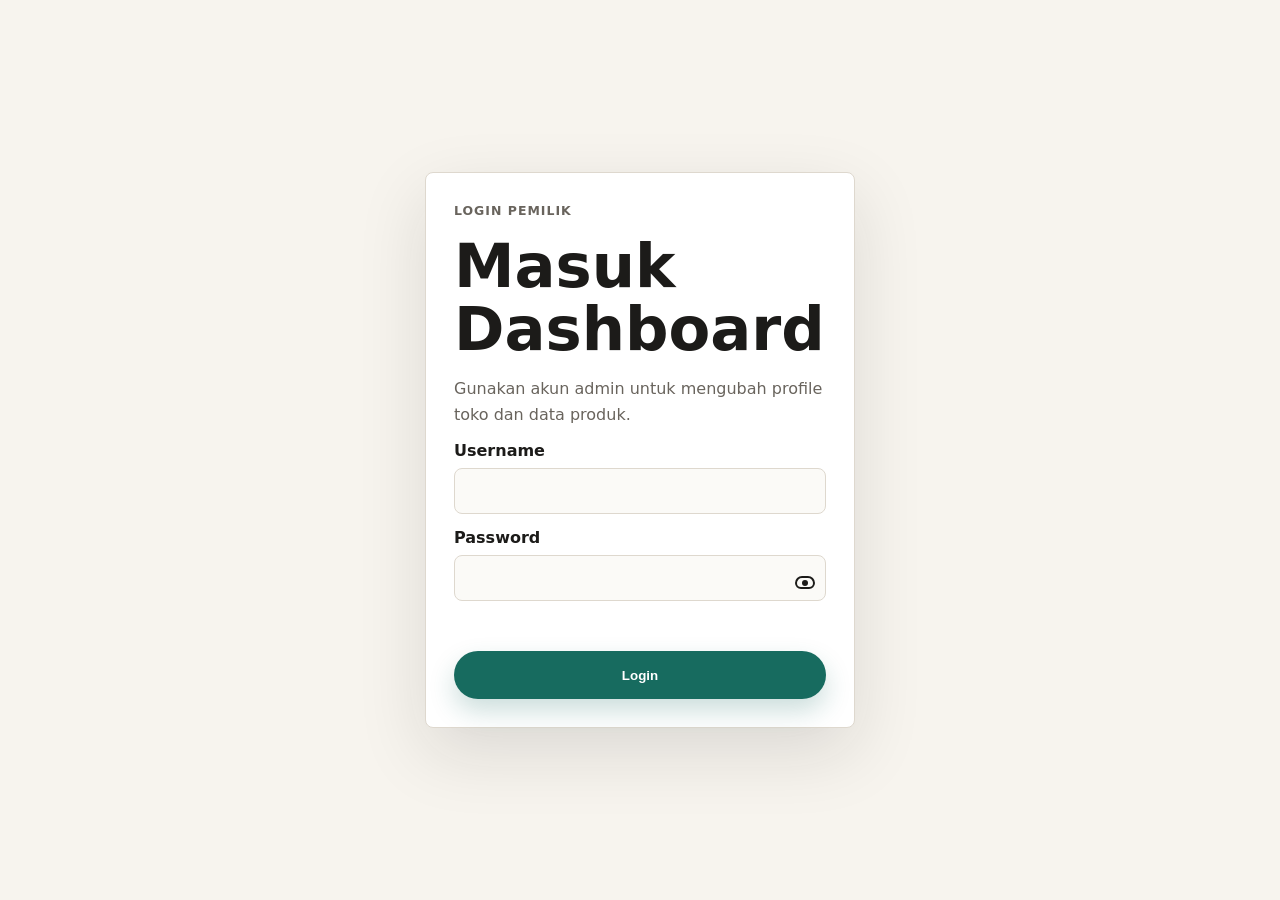
==== dashboard.html @ 5def35f6 "first commit" ====
<!DOCTYPE html>
<html lang="id">
  <head>
    <meta charset="UTF-8" />
    <meta name="viewport" content="width=device-width, initial-scale=1.0" />
    <title>Dashboard Toko</title>
    <link rel="stylesheet" href="style.css?v=29" />
    <link rel="stylesheet" href="dashboard.css?v=29" />
  </head>
  <body>
    <section class="login-screen" id="login-screen">
      <form class="login-card" id="login-form">
        <p class="eyebrow">Login Pemilik</p>
        <h1>Masuk Dashboard</h1>
        <p>Gunakan akun admin untuk mengubah profile toko dan data produk.</p>
        <label>
          Username
          <input type="text" name="username" autocomplete="username" required />
        </label>
        <label>
          Password
          <span class="password-field">
            <input type="password" name="password" id="password-input" autocomplete="current-password" required />
            <button class="password-toggle" type="button" id="password-toggle" aria-label="Lihat password">
              <span class="eye-icon" aria-hidden="true"></span>
            </button>
          </span>
        </label>
        <p class="login-error" id="login-error" role="alert"></p>
        <button class="btn btn-primary" type="submit">Login</button>
      </form>
    </section>

    <div class="toast-container" id="toast-container" aria-live="polite" aria-atomic="true"></div>

    <header class="site-header is-hidden" id="dashboard-header">
      <nav class="nav">
        <div class="owner-menu">
          <button class="menu-trigger" type="button" id="owner-menu-button" aria-label="Buka menu akun" aria-expanded="false">
            <span></span>
            <span></span>
            <span></span>
          </button>
          <div class="owner-dropdown is-hidden" id="owner-menu">
            <button type="button" id="logout-button">Logout</button>
          </div>
        </div>
        <div class="dashboard-title">Dashboard Toko</div>
        <div class="nav-links dashboard-nav">
          <button class="tab-btn is-active" type="button" data-tab="profile">Profile</button>
          <button class="tab-btn" type="button" data-tab="products">Produk</button>
        </div>
      </nav>
    </header>

    <div class="confirm-dialog is-hidden" id="logout-dialog" role="dialog" aria-modal="true" aria-labelledby="logout-title">
      <div class="confirm-card">
        <h2 id="logout-title">Yakin ingin logout?</h2>
        <p>Sesi dashboard akan ditutup dan kamu perlu login lagi untuk mengubah data toko.</p>
        <div class="form-actions">
          <button class="btn btn-secondary" type="button" id="cancel-logout">Urungkan</button>
          <button class="btn btn-primary" type="button" id="confirm-logout">Logout</button>
        </div>
      </div>
    </div>

    <main class="dashboard-shell is-hidden" id="dashboard-app">
      <section class="dashboard-hero">
        <div>
          <p class="eyebrow">Pemilik Toko</p>
          <h1>Dashboard pengaturan website.</h1>
          <p>
            Kelola profile toko dan katalog produk. Data tersimpan di browser dengan localStorage
            untuk kebutuhan portfolio atau demo statis.
          </p>
        </div>
        <button class="btn btn-secondary" type="button" id="reset-store">Reset Data</button>
      </section>

      <section class="tab-panel is-active" id="profile-panel">
        <div class="admin-panel profile-summary" id="profile-summary">
          <div class="panel-title">
            <h2>Profile Saat Ini</h2>
            <span>Data inilah yang sedang ditampilkan di website pembeli.</span>
          </div>
          <div class="summary-grid" id="profile-summary-list"></div>
          <button class="btn btn-primary" type="button" id="edit-profile">Edit Profile</button>
        </div>

        <form class="admin-panel profile-form is-hidden" id="profile-form">
          <div class="panel-title">
            <h2>Edit Profile</h2>
            <span>Edit nama toko, judul website, teks tampilan, logo, dan gambar utama.</span>
          </div>

          <div class="logo-editor">
            <div class="logo-preview" id="logo-preview">TS</div>
            <label>
              Ganti logo
              <input type="file" name="logoFile" accept="image/*" />
            </label>
            <button class="btn btn-secondary" type="button" id="remove-logo">Hapus Logo</button>
          </div>

          <div class="hero-image-editor">
            <div class="hero-image-preview" id="hero-image-preview">Preview gambar utama</div>
            <label>
              Ganti gambar halaman utama
              <input type="file" name="heroImageFile" accept="image/*" />
            </label>
            <button class="btn btn-secondary" type="button" id="remove-hero-image">Pakai Gambar Default</button>
          </div>

          <label>
            Nama toko
            <input type="text" name="name" required />
          </label>
          <label>
            Judul website
            <input type="text" name="title" required />
          </label>
          <label>
            Inisial logo
            <input type="text" name="initials" maxlength="3" required />
          </label>
          <label>
            Eyebrow hero
            <input type="text" name="eyebrow" required />
          </label>
          <label>
            Judul hero
            <textarea name="headline" rows="3" required></textarea>
          </label>
          <label>
            Deskripsi hero
            <textarea name="description" rows="4" required></textarea>
          </label>
          <label>
            Judul katalog
            <input type="text" name="catalogTitle" required />
          </label>
          <label>
            Deskripsi katalog
            <textarea name="catalogText" rows="3" required></textarea>
          </label>

          <div class="form-actions span-full">
            <button class="btn btn-primary" type="submit">Simpan Profile</button>
            <button class="btn btn-secondary" type="button" id="cancel-profile-edit">Batal</button>
          </div>
        </form>
      </section>

      <section class="tab-panel" id="products-panel">
        <div class="product-toolbar">
          <div>
            <p class="eyebrow">Produk</p>
            <h2>Produk yang tampil di website</h2>
          </div>
          <div class="product-toolbar-actions">
            <label class="search-box">
              <span>Cari produk</span>
              <input type="search" id="product-search" placeholder="Cari nama, kategori, harga..." />
            </label>
            <button class="btn btn-primary" type="button" id="add-product">Tambah Produk</button>
          </div>
        </div>

        <div class="product-admin-layout">
          <form class="admin-panel product-form is-hidden" id="product-form">
            <div class="panel-title">
              <h2 id="product-form-title">Tambah Produk</h2>
              <span>Tambah produk baru atau edit produk yang sudah ada.</span>
            </div>
            <input type="hidden" name="id" />
            <label>
              Nama produk
              <input type="text" name="name" required />
            </label>
            <label>
              Harga
              <input type="text" name="price" placeholder="Rp129.000" required />
            </label>
            <label>
              Kategori
              <select name="category" required>
                <option value="basic">Basic</option>
                <option value="earth">Earth Tone</option>
                <option value="limited">Limited</option>
              </select>
            </label>
            <label>
              Status stok
              <select name="status" required>
                <option value="ready">Ready Stock</option>
                <option value="preorder">Pre-order 3-7 hari</option>
                <option value="soldout">Stok Habis</option>
              </select>
            </label>
            <fieldset class="size-stock-editor">
              <legend>Stok per ukuran</legend>
              <label>
                S
                <input type="number" name="sizeS" min="0" value="0" />
              </label>
              <label>
                M
                <input type="number" name="sizeM" min="0" value="0" />
              </label>
              <label>
                L
                <input type="number" name="sizeL" min="0" value="0" />
              </label>
              <label>
                XL
                <input type="number" name="sizeXL" min="0" value="0" />
              </label>
              <label>
                XXL
                <input type="number" name="sizeXXL" min="0" value="0" />
              </label>
            </fieldset>
            <label>
              Deskripsi
              <textarea name="description" rows="3" required></textarea>
            </label>
            <div class="product-image-editor">
              <div class="image-list" id="product-image-list"></div>
              <button class="btn btn-secondary" type="button" id="add-product-image">Tambah Gambar</button>
              <span class="image-limit">Maksimal 7 gambar produk. Rekomendasi detail: 1080x1350.</span>
              <label>
                Gambar untuk card produk
                <select name="cardImageIndex" id="card-image-index"></select>
              </label>
              <div class="card-image-preview" id="card-image-preview">Preview card</div>
            </div>
            <label>
              Link WhatsApp produk
              <input type="url" name="whatsappUrl" placeholder="https://wa.me/628xxxx?text=..." required />
            </label>
            <label>
              Link Shopee produk
              <input type="url" name="shopeeUrl" placeholder="https://shopee.co.id/produk-kamu" required />
            </label>
            <label>
              Warna kaos
              <input type="color" name="shirt" value="#171717" required />
            </label>
            <label>
              Warna teks logo
              <input type="color" name="text" value="#ffffff" required />
            </label>
            <div class="form-actions">
              <button class="btn btn-primary" type="submit">Simpan Produk</button>
              <button class="btn btn-secondary" type="button" id="cancel-edit">Batal Edit</button>
            </div>
          </form>

          <div class="admin-panel product-table-panel">
            <div class="panel-title">
              <h2>Daftar Produk</h2>
              <span id="product-count">0 produk</span>
            </div>
            <div class="product-table" id="admin-product-list"></div>
          </div>
        </div>
      </section>
    </main>

    <script src="store.js?v=29"></script>
    <script src="dashboard.js?v=29"></script>
  </body>
</html>
---- style.css ----
:root {
  --bg: #f7f4ee;
  --surface: #ffffff;
  --ink: #1c1b19;
  --muted: #69645d;
  --line: #ded8ce;
  --accent: #176b5f;
  --accent-dark: #0e453d;
  --sun: #e1a64b;
  --clay: #be6b4a;
  --shadow: 0 24px 70px rgba(28, 27, 25, 0.12);
}

* {
  box-sizing: border-box;
}

html {
  scroll-behavior: smooth;
}

body {
  margin: 0;
  font-family: Inter, ui-sans-serif, system-ui, -apple-system, BlinkMacSystemFont, "Segoe UI", Arial, sans-serif;
  color: var(--ink);
  background: var(--bg);
}

img {
  display: block;
  max-width: 100%;
}

a {
  color: inherit;
  text-decoration: none;
}

.site-toast {
  position: fixed;
  left: 50%;
  bottom: 24px;
  z-index: 90;
  padding: 12px 16px;
  border-radius: 999px;
  color: white;
  background: var(--accent);
  box-shadow: 0 16px 36px rgba(28, 27, 25, 0.18);
  font-weight: 800;
  transform: translateX(-50%);
}

.site-toast.is-hidden {
  display: none;
}

.site-header {
  position: sticky;
  top: 0;
  z-index: 20;
  border-bottom: 1px solid rgba(222, 216, 206, 0.7);
  background: rgba(247, 244, 238, 0.9);
  backdrop-filter: blur(18px);
}

.nav {
  width: min(1120px, calc(100% - 32px));
  min-height: 72px;
  margin: 0 auto;
  display: flex;
  align-items: center;
  justify-content: space-between;
  gap: 24px;
}

.brand,
.nav-links,
.hero-actions,
.toolbar {
  display: flex;
  align-items: center;
}

.brand {
  gap: 10px;
  font-weight: 800;
}

.brand-mark {
  width: 40px;
  height: 40px;
  display: grid;
  place-items: center;
  overflow: hidden;
  border-radius: 50%;
  color: white;
  background: var(--ink);
  font-size: 0.85rem;
  letter-spacing: 0;
}

.brand-mark img {
  width: 100%;
  height: 100%;
  object-fit: cover;
}

.nav-links {
  gap: 8px;
}

.nav-links a {
  padding: 10px 14px;
  border-radius: 999px;
  color: var(--muted);
  font-weight: 700;
  font-size: 0.92rem;
}

.nav-links a:hover {
  color: var(--ink);
  background: rgba(255, 255, 255, 0.75);
}

.nav-toggle {
  width: 44px;
  height: 44px;
  display: none;
  place-items: center;
  align-content: center;
  border: 1px solid var(--line);
  border-radius: 50%;
  background: transparent;
  cursor: pointer;
}

.nav-toggle span {
  width: 18px;
  height: 2px;
  display: block;
  margin-left: 12px;
  transform: translateY(-1px);
  background: var(--ink);
}

.hero,
.section,
.feature-band,
.contact {
  width: min(1120px, calc(100% - 32px));
  margin: 0 auto;
}

.hero {
  min-height: calc(100vh - 72px);
  display: grid;
  grid-template-columns: minmax(0, 1fr) minmax(320px, 0.9fr);
  align-items: center;
  gap: clamp(28px, 5vw, 68px);
  padding: 52px 0;
}

.eyebrow {
  margin: 0 0 12px;
  color: var(--accent);
  font-weight: 800;
  text-transform: uppercase;
  letter-spacing: 0.08em;
  font-size: 0.78rem;
}

h1,
h2,
h3,
p {
  overflow-wrap: anywhere;
}

h1,
h2,
h3 {
  margin: 0;
  line-height: 1.05;
}

h1 {
  max-width: 780px;
  font-size: clamp(2.55rem, 7vw, 5.85rem);
}

h2 {
  font-size: clamp(2rem, 4.3vw, 3.6rem);
}

h3 {
  font-size: 1.2rem;
}

.hero-text,
.section-heading p,
.feature-band p,
.contact p,
.product-card p,
.footer {
  color: var(--muted);
  line-height: 1.7;
}

.hero-text {
  max-width: 640px;
  margin: 24px 0 0;
  font-size: 1.08rem;
}

.hero-actions {
  flex-wrap: wrap;
  gap: 12px;
  margin-top: 32px;
}

.btn {
  min-height: 48px;
  display: inline-flex;
  align-items: center;
  justify-content: center;
  gap: 10px;
  border: 1px solid transparent;
  border-radius: 999px;
  padding: 0 20px;
  font-weight: 800;
  cursor: pointer;
  transition: transform 0.2s ease, box-shadow 0.2s ease, background 0.2s ease;
}

.btn:hover {
  transform: translateY(-2px);
}

.btn-primary {
  color: white;
  background: var(--accent);
  box-shadow: 0 12px 26px rgba(23, 107, 95, 0.22);
}

.btn-primary:hover {
  background: var(--accent-dark);
}

.btn-secondary {
  border-color: var(--line);
  background: var(--surface);
}

.btn.is-disabled {
  pointer-events: none;
  color: rgba(28, 27, 25, 0.46);
  border-color: rgba(28, 27, 25, 0.12);
  background: rgba(180, 180, 180, 0.28);
  box-shadow: none;
  opacity: 1;
}

.hero-media {
  position: relative;
  overflow: hidden;
  border: 1px solid var(--line);
  border-radius: 8px;
  background: var(--surface);
  box-shadow: var(--shadow);
}

.hero-media img {
  width: 100%;
  aspect-ratio: 1 / 1;
  object-fit: cover;
}

.stock-badge {
  position: absolute;
  right: 18px;
  bottom: 18px;
  display: grid;
  gap: 2px;
  padding: 12px 14px;
  border-radius: 8px;
  background: rgba(255, 255, 255, 0.92);
  box-shadow: 0 12px 24px rgba(28, 27, 25, 0.14);
}

.stock-badge span {
  color: var(--muted);
  font-size: 0.86rem;
}

.stats {
  width: min(1120px, calc(100% - 32px));
  margin: 0 auto 72px;
  display: grid;
  grid-template-columns: repeat(3, 1fr);
  border: 1px solid var(--line);
  border-radius: 8px;
  overflow: hidden;
  background: var(--surface);
}

.stats article {
  padding: 24px;
  display: grid;
  gap: 6px;
}

.stats article + article {
  border-left: 1px solid var(--line);
}

.stats strong {
  font-size: clamp(1.5rem, 3vw, 2.4rem);
}

.stats span {
  color: var(--muted);
}

.section,
.feature-band,
.contact {
  padding: 80px 0;
}

.section-heading {
  max-width: 720px;
  margin-bottom: 28px;
}

.section-heading p {
  margin: 14px 0 0;
}

.toolbar {
  flex-wrap: wrap;
  gap: 10px;
  margin-bottom: 28px;
}

.filter-btn {
  min-height: 42px;
  border: 1px solid var(--line);
  border-radius: 999px;
  padding: 0 16px;
  color: var(--muted);
  background: var(--surface);
  font-weight: 800;
  cursor: pointer;
}

.filter-btn.is-active,
.filter-btn:hover {
  color: white;
  border-color: var(--ink);
  background: var(--ink);
}

.product-grid {
  display: grid;
  grid-template-columns: repeat(3, minmax(0, 1fr));
  gap: 18px;
}

.empty-state {
  grid-column: 1 / -1;
  padding: 28px;
  border: 1px solid var(--line);
  border-radius: 8px;
  background: var(--surface);
}

.product-card {
  display: flex;
  flex-direction: column;
  overflow: hidden;
  border: 1px solid var(--line);
  border-radius: 8px;
  background: var(--surface);
  box-shadow: 0 16px 40px rgba(28, 27, 25, 0.08);
}

.product-visual {
  aspect-ratio: 1 / 1;
  min-height: 0;
  display: grid;
  place-items: center;
  overflow: hidden;
  background: linear-gradient(135deg, var(--card-a), var(--card-b));
}

.product-visual img {
  width: 100%;
  height: 100%;
  min-height: 0;
  object-fit: cover;
}

.shirt {
  width: min(58%, 210px);
  aspect-ratio: 1 / 1;
  display: grid;
  place-items: center;
  color: var(--shirt-text);
  background: var(--shirt);
  clip-path: polygon(27% 12%, 38% 6%, 45% 14%, 55% 14%, 62% 6%, 73% 12%, 92% 35%, 78% 47%, 72% 39%, 72% 91%, 28% 91%, 28% 39%, 22% 47%, 8% 35%);
  box-shadow: inset 0 -28px 42px rgba(0, 0, 0, 0.12), 0 20px 34px rgba(0, 0, 0, 0.16);
  font-weight: 900;
}

.product-body {
  flex: 1;
  display: flex;
  flex-direction: column;
  padding: 18px;
}

.product-top {
  display: flex;
  justify-content: space-between;
  gap: 12px;
  align-items: flex-start;
}

.product-top span {
  flex: 0 0 auto;
  padding: 6px 10px;
  border-radius: 999px;
  color: var(--accent-dark);
  background: #dceee9;
  font-size: 0.8rem;
  font-weight: 800;
}

.status-badge {
  width: fit-content;
  margin-top: 10px;
  padding: 6px 10px;
  border-radius: 999px;
  color: var(--accent-dark);
  background: #dceee9;
  font-size: 0.78rem;
  font-weight: 900;
}

.status-badge.soldout {
  color: #9b2f1d;
  background: #f4ddd7;
}

.status-badge.preorder {
  color: #775018;
  background: #f6e7c9;
}

.product-card p {
  margin: 12px 0 18px;
  display: -webkit-box;
  -webkit-line-clamp: 3;
  -webkit-box-orient: vertical;
  overflow: hidden;
}

.product-body > .btn {
  width: 100%;
  margin-top: auto;
}

.product-actions {
  display: grid;
  grid-template-columns: 1fr 1fr;
  gap: 10px;
}

.product-actions .btn {
  min-height: 44px;
  padding: 0 12px;
  font-size: 0.9rem;
}

.product-detail {
  position: fixed;
  inset: 0;
  z-index: 70;
  width: 100%;
  display: grid;
  place-items: center;
  padding: 24px;
  background: rgba(28, 27, 25, 0.48);
}

.product-detail.is-hidden {
  display: none;
}

.detail-shell {
  width: min(1280px, calc(100% - 32px));
  height: min(920px, calc(100vh - 24px));
  position: relative;
  overflow: hidden;
  padding: 24px;
  border-radius: 8px;
  background: var(--surface);
  box-shadow: var(--shadow);
}

.mini-back {
  position: absolute;
  top: 14px;
  right: 14px;
  z-index: 2;
  width: 40px;
  height: 40px;
  border: 1px solid var(--line);
  border-radius: 50%;
  padding: 0;
  display: grid;
  place-items: center;
  text-align: center;
  background: transparent;
  font: inherit;
  font-size: 1.6rem;
  line-height: 30px;
  padding-bottom: 5px;
  font-weight: 800;
  cursor: pointer;
}

.detail-layout {
  height: calc(100% - 78px);
  overflow: hidden;
  display: grid;
  grid-template-columns: minmax(460px, 0.9fr) minmax(420px, 1.1fr);
  gap: 30px;
  align-items: start;
  padding: 34px 0 0;
}

.detail-gallery {
  position: relative;
  align-self: start;
  height: min(760px, calc(100vh - 164px));
  min-height: 0;
  display: grid;
  grid-template-rows: minmax(0, 1fr) auto;
  gap: 12px;
}

.detail-gallery > img {
  width: 100%;
  height: auto;
  min-height: 0;
  aspect-ratio: 4 / 5;
  object-fit: cover;
  border: 1px solid var(--line);
  border-radius: 8px;
  background: var(--surface);
}

.slide-btn {
  position: absolute;
  top: calc(50% - 32px);
  width: 42px;
  height: 42px;
  border: 1px solid var(--line);
  border-radius: 50%;
  display: grid;
  place-items: center;
  text-align: center;
  background: transparent;
  font-size: 1.8rem;
  line-height: 32px;
  padding-bottom: 5px;
  cursor: pointer;
}

#prev-image {
  left: 12px;
}

#next-image {
  right: 12px;
}

.detail-thumbs {
  display: grid;
  grid-template-columns: repeat(7, minmax(0, 1fr));
  gap: 8px;
}

.detail-thumbs button {
  overflow: hidden;
  border: 2px solid transparent;
  border-radius: 8px;
  padding: 0;
  background: transparent;
  cursor: pointer;
}

.detail-thumbs button.is-active {
  border-color: var(--accent);
}

.detail-thumbs img {
  width: 100%;
  aspect-ratio: 1 / 1;
  object-fit: cover;
}

.detail-copy {
  height: min(760px, calc(100vh - 164px));
  overflow-y: auto;
  align-self: start;
  display: flex;
  flex-direction: column;
  gap: 12px;
  padding: 0 10px 0 0;
  scrollbar-width: thin;
}

.detail-actions {
  position: absolute;
  left: calc(24px + (100% - 48px) * 0.585 + 15px);
  right: 24px;
  bottom: 34px;
  z-index: 3;
  display: grid;
  grid-template-columns: 1fr 1fr;
  gap: 10px;
  padding: 34px 0 0;
  background: linear-gradient(rgba(255, 255, 255, 0), rgba(255, 255, 255, 0.84) 42%, rgba(255, 255, 255, 0.96));
  backdrop-filter: blur(8px);
}

.detail-actions .btn {
  min-height: 48px;
}

.detail-copy h2 {
  font-size: clamp(1.6rem, 3vw, 2.5rem);
}

.detail-price {
  width: fit-content;
  padding: 6px 10px;
  border-radius: 999px;
  color: var(--accent-dark);
  background: #dceee9;
  font-size: 0.95rem;
}

#detail-description {
  margin: 0;
  color: var(--muted);
  font-size: 0.95rem;
  line-height: 1.6;
}

.size-stock {
  display: grid;
  gap: 9px;
  margin: 4px 0 2px;
}

.size-stock > strong {
  color: var(--ink);
  font-size: 0.9rem;
}

.size-stock > div {
  display: flex;
  flex-wrap: wrap;
  gap: 8px;
}

.size-chip {
  display: inline-flex;
  align-items: center;
  gap: 7px;
  min-height: 34px;
  padding: 7px 10px;
  border-radius: 999px;
  color: var(--accent-dark);
  background: #dceee9;
  font-size: 0.82rem;
}

.size-chip b {
  font-weight: 900;
}

.size-chip.is-empty {
  color: rgba(28, 27, 25, 0.48);
  background: rgba(28, 27, 25, 0.08);
}

.comment-box {
  margin-top: 18px;
  padding: 18px;
  border: 0;
  border-radius: 8px;
  background: #f1f1f1;
}

.comment-form {
  display: grid;
  gap: 10px;
  margin-top: 12px;
  padding-top: 14px;
  border-top: 1px solid rgba(28, 27, 25, 0.12);
  background: transparent;
}

.comment-form label {
  display: grid;
  gap: 6px;
  font-weight: 400;
}

.comment-form input,
.comment-form textarea {
  width: 100%;
  border: 1px solid rgba(28, 27, 25, 0.12);
  border-radius: 8px;
  padding: 10px 12px;
  background: transparent;
  font: inherit;
}

.comment-counter {
  justify-self: end;
  color: var(--muted);
  font-size: 0.82rem;
}

.comment-list {
  display: grid;
  gap: 10px;
  margin-top: 14px;
}

.comment-item {
  padding: 12px;
  border: 0;
  border-radius: 8px;
  background: #e7e7e7;
}

.comment-item strong {
  display: block;
  margin-bottom: 4px;
}

.comment-item p {
  margin: 0;
  color: var(--muted);
  line-height: 1.55;
}

.comment-toggle {
  width: 100%;
  min-height: 40px;
  margin-top: 10px;
  border: 1px solid rgba(28, 27, 25, 0.12);
  border-radius: 999px;
  background: transparent;
  font: inherit;
  font-weight: 800;
  cursor: pointer;
}

.comment-toggle.is-hidden {
  display: none;
}

.feature-band {
  width: 100%;
  background: #ebe4d8;
}

.feature-band > * {
  width: min(1120px, calc(100% - 32px));
  margin-left: auto;
  margin-right: auto;
}

.features {
  display: grid;
  grid-template-columns: repeat(3, minmax(0, 1fr));
  gap: 18px;
}

.features article {
  padding: 24px;
  border: 1px solid rgba(28, 27, 25, 0.12);
  border-radius: 8px;
  background: rgba(255, 255, 255, 0.58);
}

.feature-icon {
  width: 44px;
  height: 44px;
  display: grid;
  place-items: center;
  margin-bottom: 28px;
  border-radius: 50%;
  color: white;
  background: var(--clay);
  font-weight: 800;
}

.contact {
  display: flex;
  align-items: center;
  justify-content: space-between;
  gap: 24px;
}

.contact > div {
  max-width: 660px;
}

.footer {
  width: min(1120px, calc(100% - 32px));
  margin: 0 auto;
  padding: 32px 0 44px;
  border-top: 1px solid var(--line);
}

@media (max-width: 900px) {
  .hero {
    min-height: auto;
    grid-template-columns: 1fr;
    padding-top: 40px;
  }

  .hero-media {
    max-width: 620px;
  }

  .product-grid,
  .detail-layout,
  .features {
    grid-template-columns: 1fr;
  }

  .detail-gallery {
    position: relative;
    top: auto;
    height: auto;
    min-height: 0;
  }

  .detail-copy {
    height: auto;
    max-height: calc(100vh - 420px);
    min-height: 300px;
    padding-right: 0;
  }

  .detail-actions {
    left: 16px;
    right: 16px;
    bottom: 24px;
  }

  .detail-gallery > img {
    height: auto;
    aspect-ratio: 4 / 5;
  }

  .contact {
    align-items: flex-start;
    flex-direction: column;
  }
}

@media (max-width: 720px) {
  .nav-toggle {
    display: block;
  }

  .nav-links {
    position: absolute;
    left: 16px;
    right: 16px;
    top: 72px;
    display: none;
    flex-direction: column;
    align-items: stretch;
    padding: 12px;
    border: 1px solid var(--line);
    border-radius: 8px;
    background: var(--surface);
    box-shadow: var(--shadow);
  }

  .nav-links.is-open {
    display: flex;
  }

  .nav-links a {
    border-radius: 8px;
  }

  .stats,
  .product-grid,
  .detail-layout,
  .features {
    grid-template-columns: 1fr;
  }

  .stats article + article {
    border-top: 1px solid var(--line);
    border-left: 0;
  }

  .section,
  .feature-band,
  .contact {
    padding: 56px 0;
  }
}

@media (max-width: 480px) {
  .hero,
  .section,
  .contact,
  .nav,
  .stats,
  .footer,
  .feature-band > * {
    width: min(100% - 24px, 1120px);
  }

  .brand span:last-child {
    max-width: 150px;
  }

  .hero-actions,
  .product-actions {
    grid-template-columns: 1fr;
  }

  .hero-actions .btn,
  .product-actions .btn,
  .contact .btn {
    width: 100%;
  }
}

@media (max-width: 480px) {
  .product-detail {
    padding: 12px;
  }

  .detail-shell {
    width: 100%;
    height: calc(100vh - 24px);
    padding: 16px;
  }
}
---- dashboard.css ----
.dashboard-shell {
  width: min(1120px, calc(100% - 32px));
  margin: 0 auto;
  padding: 48px 0 80px;
}

.is-hidden {
  display: none !important;
}

.login-screen {
  min-height: 100vh;
  display: grid;
  place-items: center;
  padding: 24px;
}

.login-card {
  width: min(430px, 100%);
  display: grid;
  gap: 14px;
  padding: 28px;
  border: 1px solid var(--line);
  border-radius: 8px;
  background: var(--surface);
  box-shadow: var(--shadow);
}

.login-card h1 {
  font-size: clamp(2rem, 6vw, 3.8rem);
}

.login-card p {
  margin: 0;
  color: var(--muted);
  line-height: 1.6;
}

.login-card label {
  display: grid;
  gap: 8px;
  font-weight: 800;
}

.login-card input {
  min-height: 46px;
  border: 1px solid var(--line);
  border-radius: 8px;
  padding: 11px 12px;
  background: #fbfaf7;
  font: inherit;
}

.password-field {
  position: relative;
  display: block;
}

.password-field input {
  width: 100%;
  padding-right: 54px;
}

.password-toggle {
  position: absolute;
  top: 4px;
  right: 8px;
  width: 38px;
  height: 38px;
  display: grid;
  place-items: center;
  align-content: center;
  border: 0;
  border-radius: 50%;
  background: transparent;
  cursor: pointer;
}

.password-toggle:hover {
  background: rgba(28, 27, 25, 0.08);
}

.eye-icon {
  width: 20px;
  height: 13px;
  position: relative;
  display: block;
  margin-left: 9px;
  margin-top: 9px;
  border: 2px solid var(--ink);
  border-radius: 999px 999px 850px 850px;
}

.eye-icon::before {
  content: "";
  position: absolute;
  left: 50%;
  top: 50%;
  width: 6px;
  height: 6px;
  border-radius: 50%;
  background: var(--ink);
  transform: translate(-50%, -50%);
}

.password-toggle.is-visible .eye-icon::after {
  content: "";
  position: absolute;
  left: -3px;
  top: 5px;
  width: 24px;
  height: 2px;
  border-radius: 999px;
  background: var(--ink);
  transform: rotate(-35deg);
}

.login-error {
  min-height: 22px;
  color: #9b2f1d !important;
  font-weight: 800;
}

.toast-container {
  position: fixed;
  top: 18px;
  right: 18px;
  z-index: 50;
  display: grid;
  gap: 10px;
  width: min(320px, calc(100% - 36px));
}

.toast {
  padding: 14px 16px;
  border: 1px solid rgba(155, 47, 29, 0.22);
  border-left: 5px solid #9b2f1d;
  border-radius: 8px;
  color: #5d1c10;
  background: #fff7f2;
  box-shadow: 0 16px 36px rgba(28, 27, 25, 0.16);
  font-weight: 800;
  animation: toast-in 0.22s ease-out;
}

.toast.is-leaving {
  animation: toast-out 0.28s ease-in forwards;
}

@keyframes toast-in {
  from {
    opacity: 0;
    transform: translateY(-10px);
  }

  to {
    opacity: 1;
    transform: translateY(0);
  }
}

@keyframes toast-out {
  to {
    opacity: 0;
    transform: translateY(-8px);
  }
}

.dashboard-nav {
  align-items: center;
}

.owner-menu {
  position: relative;
  flex: 0 0 auto;
}

.menu-trigger {
  width: 34px;
  min-height: 34px;
  display: grid;
  justify-items: center;
  align-content: center;
  gap: 5px;
  border: 0;
  background: transparent;
  cursor: pointer;
}

.menu-trigger span {
  width: 18px;
  height: 2px;
  display: block;
  margin-left: 8px;
  transform: translateY(-1px);
  background: var(--ink);
}

.owner-dropdown {
  position: absolute;
  top: 52px;
  left: 0;
  min-width: 150px;
  padding: 8px;
  border: 1px solid var(--line);
  border-radius: 8px;
  background: var(--surface);
  box-shadow: var(--shadow);
}

.dashboard-title {
  flex: 1 1 auto;
  min-width: 0;
  font-weight: 900;
  font-size: 1rem;
}

.owner-dropdown button {
  width: 100%;
  min-height: 40px;
  border: 0;
  border-radius: 8px;
  color: #9b2f1d;
  background: transparent;
  font: inherit;
  font-weight: 800;
  text-align: left;
  cursor: pointer;
}

.owner-dropdown button:hover {
  background: #fff1eb;
}

.confirm-dialog {
  position: fixed;
  inset: 0;
  z-index: 80;
  display: grid;
  place-items: center;
  padding: 20px;
  background: rgba(28, 27, 25, 0.38);
}

.confirm-card {
  width: min(440px, 100%);
  display: grid;
  gap: 14px;
  padding: 24px;
  border-radius: 8px;
  background: var(--surface);
  box-shadow: var(--shadow);
}

.confirm-card h2 {
  font-size: 1.8rem;
}

.confirm-card p {
  margin: 0;
  color: var(--muted);
  line-height: 1.6;
}

.tab-btn {
  min-height: 42px;
  border: 1px solid var(--line);
  border-radius: 999px;
  padding: 0 16px;
  color: var(--muted);
  background: var(--surface);
  font: inherit;
  font-weight: 800;
  cursor: pointer;
}

.tab-btn.is-active,
.tab-btn:hover {
  color: white;
  border-color: var(--ink);
  background: var(--ink);
}

.dashboard-hero {
  display: flex;
  align-items: flex-start;
  justify-content: space-between;
  gap: 24px;
  margin-bottom: 24px;
}

.dashboard-hero > div {
  max-width: 760px;
}

.dashboard-hero h1 {
  font-size: clamp(2.3rem, 5vw, 4.7rem);
}

.dashboard-hero p,
.panel-title span,
.admin-product-item span,
.admin-empty span {
  color: var(--muted);
  line-height: 1.6;
}

.tab-panel {
  display: none;
}

.tab-panel.is-active {
  display: block;
}

.profile-summary {
  margin-bottom: 18px;
}

.summary-grid {
  display: grid;
  grid-template-columns: repeat(2, minmax(0, 1fr));
  gap: 12px;
}

.summary-item {
  display: grid;
  gap: 6px;
  padding: 14px;
  border: 1px solid var(--line);
  border-radius: 8px;
  background: #fbfaf7;
}

.summary-item span {
  color: var(--muted);
  font-size: 0.86rem;
  font-weight: 800;
}

.summary-item strong {
  line-height: 1.45;
  overflow-wrap: anywhere;
}

.admin-panel {
  display: grid;
  gap: 14px;
  padding: 22px;
  border: 1px solid var(--line);
  border-radius: 8px;
  background: var(--surface);
  box-shadow: 0 16px 40px rgba(28, 27, 25, 0.07);
}

.panel-title {
  display: grid;
  gap: 4px;
  margin-bottom: 4px;
}

.panel-title h2 {
  font-size: clamp(1.6rem, 3vw, 2.4rem);
}

.admin-panel label {
  display: grid;
  gap: 8px;
  color: var(--ink);
  font-weight: 800;
  font-size: 0.92rem;
}

.admin-panel input,
.admin-panel textarea,
.admin-panel select {
  width: 100%;
  min-height: 46px;
  border: 1px solid var(--line);
  border-radius: 8px;
  padding: 11px 12px;
  color: var(--ink);
  background: #fbfaf7;
  font: inherit;
  font-weight: 500;
}

.admin-panel textarea {
  resize: vertical;
}

.admin-panel input[type="color"] {
  height: 46px;
  padding: 4px;
}

.profile-form,
.product-form {
  grid-template-columns: repeat(2, minmax(0, 1fr));
}

.profile-form .panel-title,
.profile-form .logo-editor,
.profile-form .hero-image-editor,
.profile-form label:nth-of-type(5),
.profile-form label:nth-of-type(7),
.profile-form .span-full,
.product-form .panel-title,
.product-form label:nth-of-type(4),
.product-form .size-stock-editor,
.product-form .product-image-editor,
.product-form label:nth-of-type(5),
.product-form label:nth-of-type(6),
.product-form .form-actions {
  grid-column: 1 / -1;
}

.size-stock-editor {
  display: grid;
  grid-template-columns: repeat(5, minmax(0, 1fr));
  gap: 10px;
  margin: 0;
  padding: 14px;
  border: 1px solid var(--line);
  border-radius: 8px;
  background: #fbfaf7;
}

.size-stock-editor legend {
  padding: 0 8px;
  color: var(--ink);
  font-weight: 900;
}

.size-stock-editor label {
  display: grid;
  gap: 8px;
}

.logo-editor,
.hero-image-editor,
.product-image-editor {
  display: grid;
  grid-template-columns: auto minmax(0, 1fr) auto;
  align-items: end;
  gap: 14px;
  padding: 14px;
  border: 1px dashed var(--line);
  border-radius: 8px;
  background: #fbfaf7;
}

.hero-image-editor {
  grid-template-columns: minmax(180px, 280px) minmax(0, 1fr) auto;
}

.logo-preview {
  width: 88px;
  height: 88px;
  display: grid;
  place-items: center;
  overflow: hidden;
  border-radius: 50%;
  color: white;
  background: var(--ink);
  font-weight: 900;
}

.hero-image-preview {
  width: 100%;
  aspect-ratio: 16 / 10;
  display: grid;
  place-items: center;
  overflow: hidden;
  border-radius: 8px;
  color: var(--muted);
  background: #f3eee6;
  font-size: 0.86rem;
  font-weight: 800;
}

.hero-image-preview img {
  width: 100%;
  height: 100%;
  object-fit: cover;
}

.image-list {
  grid-column: 1 / -1;
  display: grid;
  grid-template-columns: repeat(2, minmax(0, 1fr));
  gap: 10px;
}

.image-row {
  display: grid;
  grid-template-columns: 72px auto minmax(0, 1fr) auto;
  align-items: center;
  gap: 10px;
  padding: 10px;
  border: 1px solid var(--line);
  border-radius: 8px;
  background: var(--surface);
}

.card-used-label {
  width: fit-content;
  padding: 5px 8px;
  border-radius: 999px;
  color: var(--accent-dark);
  background: #dceee9;
  font-size: 0.74rem;
  font-weight: 900;
  white-space: nowrap;
}

.image-preview {
  width: 72px;
  height: 72px;
  display: grid;
  place-items: center;
  overflow: hidden;
  border-radius: 8px;
  color: var(--muted);
  background: #f3eee6;
  font-size: 0.78rem;
  font-weight: 800;
}

.image-preview img {
  width: 100%;
  height: 100%;
  object-fit: cover;
}

.image-row input {
  min-width: 0;
}

.image-limit {
  align-self: center;
  color: var(--muted);
  font-weight: 800;
}

.card-image-preview {
  width: 112px;
  height: 112px;
  display: grid;
  place-items: center;
  overflow: hidden;
  border: 1px solid var(--line);
  border-radius: 8px;
  color: var(--muted);
  background: var(--surface);
  font-weight: 800;
}

.card-image-preview img {
  width: 100%;
  height: 100%;
  object-fit: cover;
}

.logo-preview img,
.hero-image-preview img,
.brand-mark img {
  width: 100%;
  height: 100%;
  object-fit: cover;
}

.form-actions {
  display: flex;
  flex-wrap: wrap;
  gap: 10px;
}

.product-toolbar {
  display: flex;
  align-items: flex-start;
  justify-content: space-between;
  gap: 18px;
  margin-bottom: 18px;
}

.product-toolbar-actions {
  display: flex;
  align-items: end;
  gap: 12px;
}

.search-box {
  min-width: min(320px, 42vw);
  display: grid;
  gap: 8px;
  color: var(--ink);
  font-weight: 800;
  font-size: 0.92rem;
}

.search-box input {
  min-height: 46px;
  border: 1px solid var(--line);
  border-radius: 999px;
  padding: 0 16px;
  background: var(--surface);
  font: inherit;
}

.product-toolbar h2 {
  font-size: clamp(1.8rem, 3vw, 2.8rem);
}

.product-admin-layout {
  display: grid;
  grid-template-columns: minmax(0, 1.1fr) minmax(320px, 0.9fr);
  align-items: start;
  gap: 18px;
}

.product-admin-layout:not(.is-editing) {
  grid-template-columns: 1fr;
}

.product-table {
  display: grid;
  gap: 10px;
}

.admin-product-item {
  display: grid;
  grid-template-columns: auto auto minmax(0, 1fr);
  gap: 12px;
  padding: 12px;
  border: 1px solid var(--line);
  border-radius: 8px;
  background: #fbfaf7;
}

.admin-product-item.is-recently-edited {
  border-color: var(--accent);
  box-shadow: 0 0 0 3px rgba(23, 107, 95, 0.14);
}

.admin-product-item.is-editing-product {
  border-color: rgba(23, 107, 95, 0.42);
  background: rgba(23, 107, 95, 0.1);
}

.admin-product-item > div {
  min-width: 0;
}

.admin-product-item strong,
.admin-product-item span {
  display: block;
}

.recent-label {
  width: fit-content;
  display: inline-block;
  margin-top: 6px;
  padding: 4px 8px;
  border-radius: 999px;
  color: var(--accent-dark);
  background: #dceee9;
  font-style: normal;
  font-size: 0.76rem;
  font-weight: 900;
}

.editing-label,
.time-label {
  width: fit-content;
  display: inline-block;
  margin-top: 6px;
  margin-right: 6px;
  padding: 4px 8px;
  border-radius: 999px;
  font-style: normal;
  font-size: 0.76rem;
  font-weight: 900;
}

.editing-label {
  color: var(--accent-dark);
  background: rgba(23, 107, 95, 0.16);
}

.time-label {
  color: var(--muted);
  background: rgba(28, 27, 25, 0.08);
}

.color-dot {
  width: 26px;
  height: 26px;
  border: 1px solid rgba(28, 27, 25, 0.18);
  border-radius: 50%;
}

.admin-product-thumb {
  width: 48px;
  height: 48px;
  overflow: hidden;
  border: 1px solid var(--line);
  border-radius: 8px;
  background: var(--surface);
}

.admin-product-thumb img {
  width: 100%;
  height: 100%;
  object-fit: cover;
}

.admin-actions {
  grid-column: 1 / -1;
  display: flex;
  flex-wrap: wrap;
  gap: 8px;
}

.admin-comments {
  grid-column: 1 / -1;
  display: grid;
  gap: 8px;
  padding-top: 8px;
  border-top: 1px solid var(--line);
}

.admin-comment-item {
  display: grid;
  grid-template-columns: minmax(0, 1fr) auto;
  gap: 10px;
  align-items: center;
  padding: 10px;
  border: 1px solid var(--line);
  border-radius: 8px;
  background: var(--surface);
}

.admin-comment-item p {
  margin: 2px 0 0;
  color: var(--muted);
  line-height: 1.5;
}

.mini-btn {
  min-height: 34px;
  display: inline-flex;
  align-items: center;
  justify-content: center;
  border: 1px solid var(--line);
  border-radius: 999px;
  padding: 0 12px;
  color: var(--ink);
  background: var(--surface);
  font: inherit;
  font-weight: 800;
  cursor: pointer;
}

.mini-btn:hover {
  border-color: var(--ink);
}

.mini-btn.danger {
  color: #9b2f1d;
}

.admin-empty {
  display: grid;
  gap: 4px;
  padding: 16px;
  border: 1px dashed var(--line);
  border-radius: 8px;
  background: #fbfaf7;
}

@media (max-width: 900px) {
  .dashboard-hero,
  .product-toolbar,
  .product-admin-layout {
    grid-template-columns: 1fr;
  }

  .dashboard-hero,
  .product-toolbar {
    flex-direction: column;
  }

  .product-toolbar-actions {
    width: 100%;
    flex-direction: column;
    align-items: stretch;
  }

  .search-box {
    min-width: 0;
    width: 100%;
  }
}

@media (max-width: 720px) {
  .nav {
    min-height: auto;
    padding: 14px 0;
    align-items: flex-start;
    flex-wrap: wrap;
    gap: 12px;
  }

  .dashboard-title {
    order: 2;
    flex: 1 1 calc(100% - 48px);
  }

  .owner-menu {
    order: 1;
  }

  .dashboard-shell {
    width: min(100% - 24px, 1120px);
    padding-top: 32px;
  }

  .dashboard-nav {
    order: 3;
    width: 100%;
    position: static;
    display: flex;
    flex-wrap: wrap;
    align-items: stretch;
    box-shadow: none;
    border: 0;
    background: transparent;
    padding: 0;
  }

  .tab-btn {
    flex: 1 1 0;
  }

  .profile-form,
  .product-form,
  .logo-editor,
  .hero-image-editor,
  .product-image-editor,
  .size-stock-editor,
  .summary-grid {
    grid-template-columns: 1fr;
  }

  .image-list,
  .image-row {
    grid-template-columns: 1fr;
  }

  .dashboard-hero .btn,
  .product-toolbar .btn,
  .form-actions .btn,
  .logo-editor .btn {
    width: 100%;
  }
}
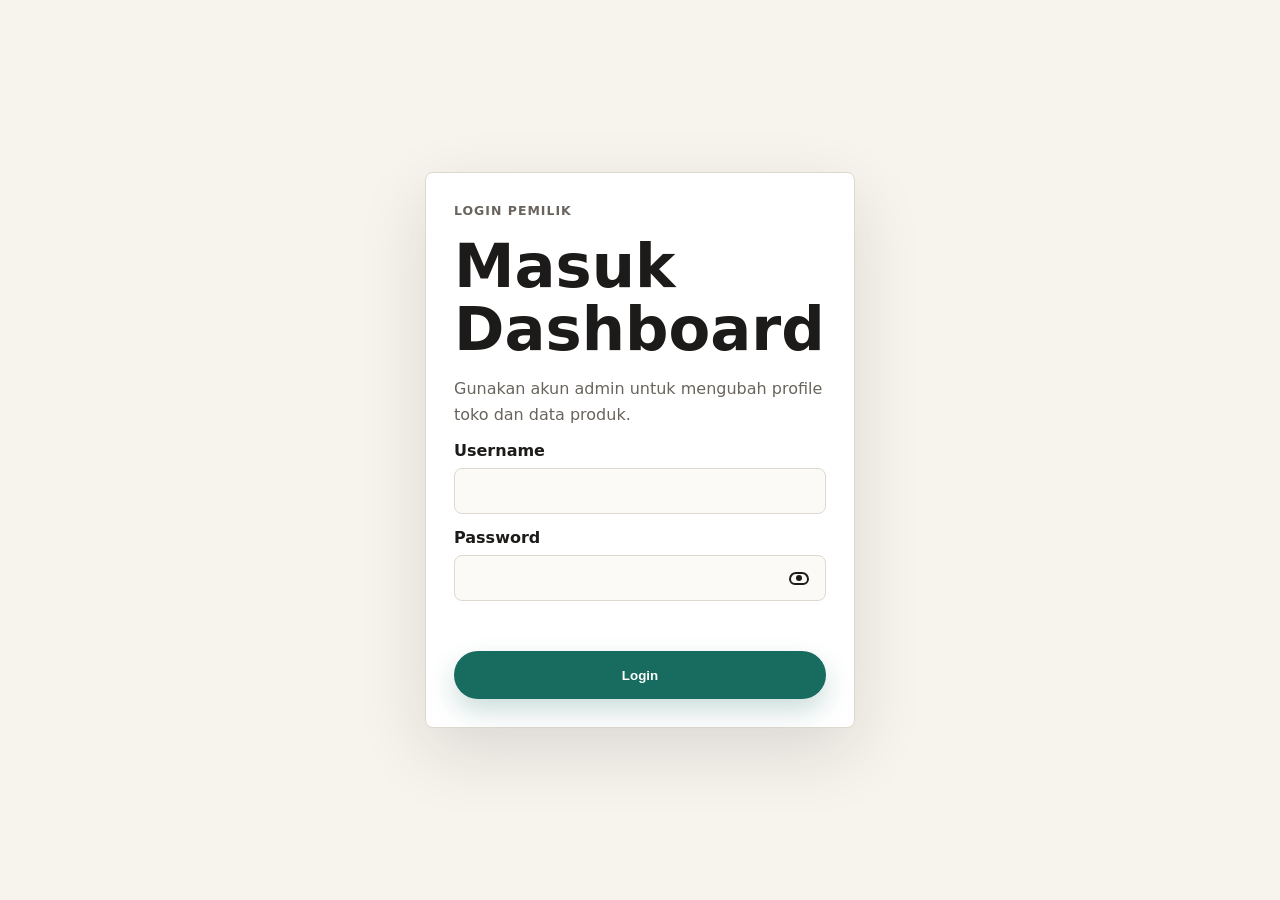
==== commit 479e8796: "update dashboard dan perbaikan tampilan" ====
--- a/dashboard.html
+++ b/dashboard.html
@@ -4,8 +4,8 @@
     <meta charset="UTF-8" />
     <meta name="viewport" content="width=device-width, initial-scale=1.0" />
     <title>Dashboard Toko</title>
-    <link rel="stylesheet" href="style.css?v=29" />
-    <link rel="stylesheet" href="dashboard.css?v=29" />
+    <link rel="stylesheet" href="style.css?v=35" />
+    <link rel="stylesheet" href="dashboard.css?v=30" />
   </head>
   <body>
     <section class="login-screen" id="login-screen">
--- a/style.css
+++ b/style.css
@@ -126,8 +126,10 @@
   width: 44px;
   height: 44px;
   display: none;
-  place-items: center;
-  align-content: center;
+  align-items: center;
+  justify-content: center;
+  flex-direction: column;
+  gap: 5px;
   border: 1px solid var(--line);
   border-radius: 50%;
   background: transparent;
@@ -138,8 +140,6 @@
   width: 18px;
   height: 2px;
   display: block;
-  margin-left: 12px;
-  transform: translateY(-1px);
   background: var(--ink);
 }
 
@@ -524,8 +524,7 @@
   background: transparent;
   font: inherit;
   font-size: 1.6rem;
-  line-height: 30px;
-  padding-bottom: 5px;
+  line-height: 1;
   font-weight: 800;
   cursor: pointer;
 }
@@ -573,8 +572,7 @@
   text-align: center;
   background: transparent;
   font-size: 1.8rem;
-  line-height: 32px;
-  padding-bottom: 5px;
+  line-height: 1;
   cursor: pointer;
 }
 
@@ -851,14 +849,14 @@
   .detail-gallery {
     position: relative;
     top: auto;
-    height: auto;
+    height: min(420px, 42vh);
     min-height: 0;
   }
 
   .detail-copy {
     height: auto;
-    max-height: calc(100vh - 420px);
-    min-height: 300px;
+    max-height: none;
+    min-height: 0;
     padding-right: 0;
   }
 
@@ -881,7 +879,7 @@
 
 @media (max-width: 720px) {
   .nav-toggle {
-    display: block;
+    display: flex;
   }
 
   .nav-links {
@@ -924,6 +922,95 @@
   .contact {
     padding: 56px 0;
   }
+
+  .product-detail {
+    padding: 10px;
+  }
+
+  .detail-shell {
+    width: 100%;
+    height: calc(100dvh - 20px);
+    min-height: 0;
+    padding: 12px;
+  }
+
+  .mini-back {
+    top: 10px;
+    right: 10px;
+    width: 38px;
+    height: 38px;
+    font-size: 1.45rem;
+  }
+
+  .detail-layout {
+    height: calc(100% - 82px);
+    grid-template-columns: 1fr;
+    grid-template-rows: auto minmax(0, 1fr);
+    gap: 14px;
+    padding-top: 44px;
+  }
+
+  .detail-gallery {
+    height: auto;
+    max-height: 42vh;
+    display: grid;
+    grid-template-rows: minmax(0, 1fr) auto;
+    gap: 8px;
+  }
+
+  .detail-gallery > img {
+    width: 100%;
+    height: min(330px, 34vh);
+    aspect-ratio: auto;
+    object-fit: cover;
+  }
+
+  .slide-btn {
+    top: calc(50% - 28px);
+    width: 38px;
+    height: 38px;
+    font-size: 1.55rem;
+  }
+
+  .detail-thumbs {
+    display: flex;
+    gap: 7px;
+    overflow-x: auto;
+    padding-bottom: 2px;
+  }
+
+  .detail-thumbs button {
+    flex: 0 0 48px;
+  }
+
+  .detail-copy {
+    min-height: 0;
+    height: 100%;
+    overflow-y: auto;
+    gap: 10px;
+    padding: 0 2px 8px 0;
+  }
+
+  .detail-copy h2 {
+    padding-right: 40px;
+    font-size: 1.45rem;
+    line-height: 1.12;
+  }
+
+  .detail-actions {
+    left: 12px;
+    right: 12px;
+    bottom: 12px;
+    grid-template-columns: repeat(2, minmax(0, 1fr));
+    gap: 8px;
+    padding-top: 18px;
+  }
+
+  .detail-actions .btn {
+    min-height: 44px;
+    padding: 0 12px;
+    font-size: 0.9rem;
+  }
 }
 
 @media (max-width: 480px) {
@@ -954,13 +1041,23 @@
 }
 
 @media (max-width: 480px) {
-  .product-detail {
-    padding: 12px;
-  }
-
-  .detail-shell {
-    width: 100%;
-    height: calc(100vh - 24px);
-    padding: 16px;
-  }
-}
+  .comment-box {
+    padding: 14px;
+  }
+
+  .size-chip {
+    min-height: 32px;
+    padding: 6px 9px;
+    font-size: 0.78rem;
+  }
+}
+
+@media (max-width: 360px) {
+  .detail-actions {
+    grid-template-columns: 1fr;
+  }
+
+  .detail-layout {
+    height: calc(100% - 122px);
+  }
+}
--- a/dashboard.css
+++ b/dashboard.css
@@ -63,13 +63,13 @@
 
 .password-toggle {
   position: absolute;
-  top: 4px;
+  top: 50%;
   right: 8px;
   width: 38px;
   height: 38px;
   display: grid;
   place-items: center;
-  align-content: center;
+  transform: translateY(-50%);
   border: 0;
   border-radius: 50%;
   background: transparent;
@@ -85,8 +85,6 @@
   height: 13px;
   position: relative;
   display: block;
-  margin-left: 9px;
-  margin-top: 9px;
   border: 2px solid var(--ink);
   border-radius: 999px 999px 850px 850px;
 }
@@ -178,9 +176,10 @@
 .menu-trigger {
   width: 34px;
   min-height: 34px;
-  display: grid;
-  justify-items: center;
-  align-content: center;
+  display: inline-flex;
+  align-items: center;
+  justify-content: center;
+  flex-direction: column;
   gap: 5px;
   border: 0;
   background: transparent;
@@ -191,8 +190,6 @@
   width: 18px;
   height: 2px;
   display: block;
-  margin-left: 8px;
-  transform: translateY(-1px);
   background: var(--ink);
 }
 
@@ -861,7 +858,97 @@
   .dashboard-hero .btn,
   .product-toolbar .btn,
   .form-actions .btn,
-  .logo-editor .btn {
+  .logo-editor .btn,
+  .hero-image-editor .btn,
+  .product-image-editor .btn {
     width: 100%;
   }
-}
+
+  .login-screen {
+    align-items: start;
+    padding: 16px;
+  }
+
+  .login-card {
+    padding: 20px;
+  }
+
+  .toast-container {
+    top: 12px;
+    right: 12px;
+    width: calc(100% - 24px);
+  }
+
+  .owner-dropdown {
+    top: 42px;
+    left: 0;
+  }
+
+  .dashboard-hero {
+    gap: 16px;
+  }
+
+  .dashboard-hero .btn,
+  .product-toolbar .btn,
+  .form-actions .btn,
+  .logo-editor .btn,
+  .hero-image-editor .btn,
+  .product-image-editor .btn,
+  .mini-btn {
+    min-height: 44px;
+  }
+
+  .admin-product-item {
+    grid-template-columns: 44px minmax(0, 1fr);
+    gap: 10px;
+  }
+
+  .color-dot {
+    display: none;
+  }
+
+  .admin-product-thumb {
+    width: 44px;
+    height: 44px;
+  }
+
+  .admin-actions {
+    grid-column: 1 / -1;
+    display: grid;
+    grid-template-columns: repeat(2, minmax(0, 1fr));
+  }
+
+  .admin-comment-item {
+    grid-template-columns: 1fr;
+  }
+}
+
+@media (max-width: 480px) {
+  .dashboard-shell {
+    width: min(100% - 20px, 1120px);
+    padding-top: 22px;
+  }
+
+  .dashboard-title {
+    font-size: 0.92rem;
+  }
+
+  .dashboard-nav {
+    gap: 8px;
+  }
+
+  .product-toolbar-actions,
+  .form-actions {
+    gap: 8px;
+  }
+
+  .admin-panel,
+  .login-card,
+  .confirm-card {
+    padding: 16px;
+  }
+
+  .hero-image-preview {
+    min-height: 170px;
+  }
+}
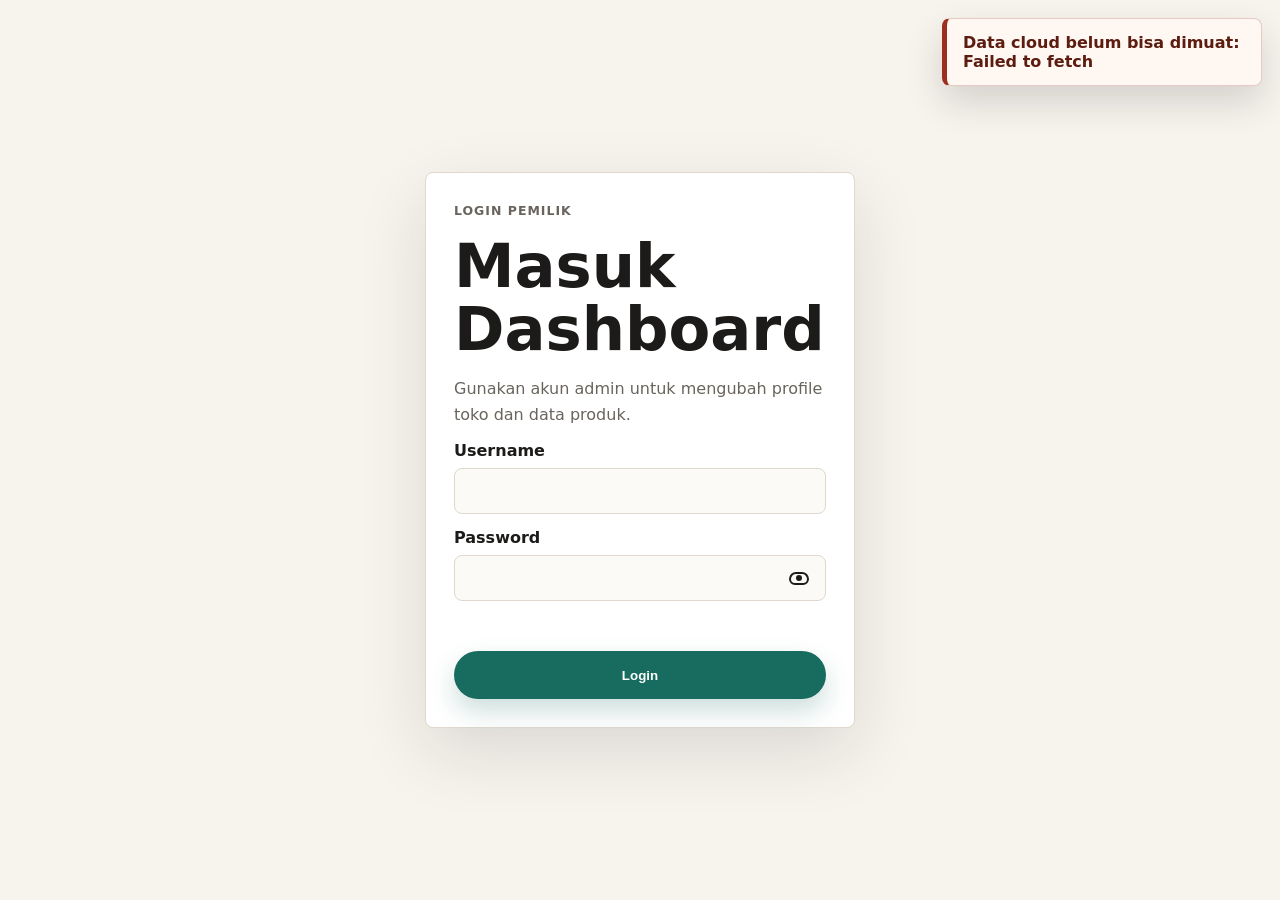
==== commit 5f0db150: "Refresh cloud config cache" ====
--- a/dashboard.html
+++ b/dashboard.html
@@ -70,8 +70,8 @@
           <p class="eyebrow">Pemilik Toko</p>
           <h1>Dashboard pengaturan website.</h1>
           <p>
-            Kelola profile toko dan katalog produk. Data tersimpan di browser dengan localStorage
-            untuk kebutuhan portfolio atau demo statis.
+            Kelola profile toko dan katalog produk. Isi cloud-config.js agar data dashboard
+            tersinkron antar device saat website sudah online.
           </p>
         </div>
         <button class="btn btn-secondary" type="button" id="reset-store">Reset Data</button>
@@ -267,7 +267,8 @@
       </section>
     </main>
 
-    <script src="store.js?v=29"></script>
-    <script src="dashboard.js?v=29"></script>
+    <script src="cloud-config.js?v=2"></script>
+    <script src="store.js?v=31"></script>
+    <script src="dashboard.js?v=31"></script>
   </body>
 </html>
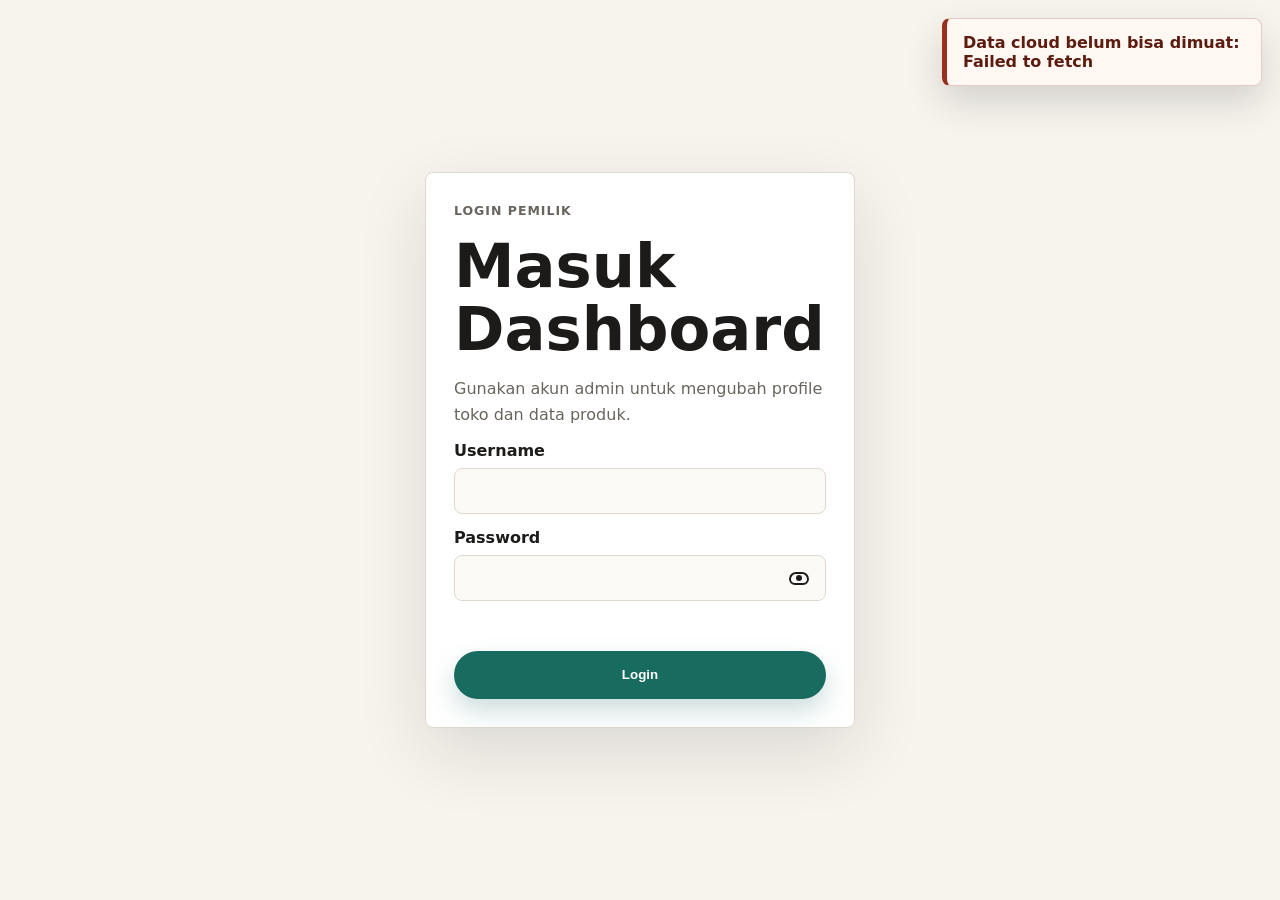
==== commit 10f88ef3: "Improve store UI and catalog features" ====
--- a/dashboard.html
+++ b/dashboard.html
@@ -4,8 +4,8 @@
     <meta charset="UTF-8" />
     <meta name="viewport" content="width=device-width, initial-scale=1.0" />
     <title>Dashboard Toko</title>
-    <link rel="stylesheet" href="style.css?v=35" />
-    <link rel="stylesheet" href="dashboard.css?v=30" />
+    <link rel="stylesheet" href="style.css?v=40" />
+    <link rel="stylesheet" href="dashboard.css?v=40" />
   </head>
   <body>
     <section class="login-screen" id="login-screen">
@@ -74,7 +74,11 @@
             tersinkron antar device saat website sudah online.
           </p>
         </div>
-        <button class="btn btn-secondary" type="button" id="reset-store">Reset Data</button>
+        <div class="sync-status" id="sync-status" role="status" aria-live="polite">
+          <span class="sync-dot"></span>
+          <strong>Memuat data</strong>
+          <small>Menyiapkan dashboard</small>
+        </div>
       </section>
 
       <section class="tab-panel is-active" id="profile-panel">
@@ -142,6 +146,26 @@
           <label>
             Deskripsi katalog
             <textarea name="catalogText" rows="3" required></textarea>
+          </label>
+          <label>
+            Nomor WhatsApp utama
+            <input type="tel" name="phoneNumber" placeholder="6281234567890" required />
+          </label>
+          <label>
+            Banner promo
+            <textarea name="promoText" rows="2" required></textarea>
+          </label>
+          <label class="toggle-field">
+            <input type="checkbox" name="promoEnabled" />
+            <span>Tampilkan banner promo</span>
+          </label>
+          <label>
+            Judul cara order
+            <input type="text" name="faqTitle" required />
+          </label>
+          <label class="span-full">
+            Deskripsi cara order
+            <textarea name="faqText" rows="3" required></textarea>
           </label>
 
           <div class="form-actions span-full">
@@ -224,6 +248,10 @@
               Deskripsi
               <textarea name="description" rows="3" required></textarea>
             </label>
+            <label class="toggle-field">
+              <input type="checkbox" name="isPublished" />
+              <span>Tampilkan produk di website</span>
+            </label>
             <div class="product-image-editor">
               <div class="image-list" id="product-image-list"></div>
               <button class="btn btn-secondary" type="button" id="add-product-image">Tambah Gambar</button>
@@ -268,7 +296,7 @@
     </main>
 
     <script src="cloud-config.js?v=2"></script>
-    <script src="store.js?v=31"></script>
-    <script src="dashboard.js?v=31"></script>
+    <script src="store.js?v=39"></script>
+    <script src="dashboard.js?v=39"></script>
   </body>
 </html>
--- a/style.css
+++ b/style.css
@@ -146,7 +146,9 @@
 .hero,
 .section,
 .feature-band,
-.contact {
+.contact,
+.promo-strip,
+.order-guide {
   width: min(1120px, calc(100% - 32px));
   margin: 0 auto;
 }
@@ -224,10 +226,13 @@
   align-items: center;
   justify-content: center;
   gap: 10px;
+  min-width: 0;
   border: 1px solid transparent;
   border-radius: 999px;
-  padding: 0 20px;
+  padding: 12px 20px;
   font-weight: 800;
+  line-height: 1.2;
+  text-align: center;
   cursor: pointer;
   transition: transform 0.2s ease, box-shadow 0.2s ease, background 0.2s ease;
 }
@@ -342,14 +347,64 @@
   margin-bottom: 28px;
 }
 
+.promo-strip {
+  display: flex;
+  align-items: center;
+  justify-content: space-between;
+  gap: 14px;
+  margin-bottom: 28px;
+  padding: 14px 16px;
+  border: 1px solid rgba(23, 107, 95, 0.2);
+  border-radius: 8px;
+  color: var(--accent-dark);
+  background: #e2f0ec;
+}
+
+.promo-strip strong {
+  flex: 0 0 auto;
+  font-size: 0.88rem;
+  text-transform: uppercase;
+  letter-spacing: 0.08em;
+}
+
+.catalog-controls {
+  display: grid;
+  grid-template-columns: minmax(0, 1fr) 220px;
+  gap: 12px;
+  margin: -12px 0 28px;
+}
+
+.catalog-controls label {
+  display: grid;
+  gap: 6px;
+  color: var(--muted);
+  font-size: 0.82rem;
+  font-weight: 800;
+}
+
+.catalog-controls input,
+.catalog-controls select {
+  min-height: 46px;
+  width: 100%;
+  border: 1px solid var(--line);
+  border-radius: 8px;
+  padding: 0 12px;
+  color: var(--ink);
+  background: var(--surface);
+  font: inherit;
+  font-weight: 700;
+}
+
 .filter-btn {
   min-height: 42px;
   border: 1px solid var(--line);
   border-radius: 999px;
-  padding: 0 16px;
+  padding: 10px 16px;
   color: var(--muted);
   background: var(--surface);
   font-weight: 800;
+  line-height: 1.15;
+  text-align: center;
   cursor: pointer;
 }
 
@@ -518,8 +573,9 @@
   border: 1px solid var(--line);
   border-radius: 50%;
   padding: 0;
-  display: grid;
-  place-items: center;
+  display: inline-flex;
+  align-items: center;
+  justify-content: center;
   text-align: center;
   background: transparent;
   font: inherit;
@@ -567,13 +623,29 @@
   height: 42px;
   border: 1px solid var(--line);
   border-radius: 50%;
-  display: grid;
-  place-items: center;
+  display: inline-flex;
+  align-items: center;
+  justify-content: center;
   text-align: center;
   background: transparent;
   font-size: 1.8rem;
   line-height: 1;
   cursor: pointer;
+}
+
+.mini-back,
+.slide-btn {
+  appearance: none;
+  font-family: Arial, sans-serif;
+  padding: 0;
+}
+
+.mini-back {
+  padding-bottom: 3px;
+}
+
+.slide-btn {
+  padding-bottom: 4px;
 }
 
 #prev-image {
@@ -627,7 +699,7 @@
   bottom: 34px;
   z-index: 3;
   display: grid;
-  grid-template-columns: 1fr 1fr;
+  grid-template-columns: 1fr 1fr 0.8fr;
   gap: 10px;
   padding: 34px 0 0;
   background: linear-gradient(rgba(255, 255, 255, 0), rgba(255, 255, 255, 0.84) 42%, rgba(255, 255, 255, 0.96));
@@ -636,6 +708,7 @@
 
 .detail-actions .btn {
   min-height: 48px;
+  padding: 12px 14px;
 }
 
 .detail-copy h2 {
@@ -822,6 +895,25 @@
   max-width: 660px;
 }
 
+.order-guide {
+  display: grid;
+  grid-template-columns: minmax(220px, 0.6fr) minmax(0, 1fr);
+  gap: 24px;
+  align-items: start;
+  padding: 0 0 72px;
+}
+
+.order-guide h2 {
+  font-size: clamp(1.8rem, 3.4vw, 3rem);
+}
+
+.order-guide p:last-child {
+  margin: 0;
+  color: var(--muted);
+  line-height: 1.75;
+  font-size: 1.05rem;
+}
+
 .footer {
   width: min(1120px, calc(100% - 32px));
   margin: 0 auto;
@@ -874,6 +966,11 @@
   .contact {
     align-items: flex-start;
     flex-direction: column;
+  }
+
+  .catalog-controls,
+  .order-guide {
+    grid-template-columns: 1fr;
   }
 }
 
@@ -925,12 +1022,14 @@
 
   .product-detail {
     padding: 10px;
+    align-items: stretch;
   }
 
   .detail-shell {
     width: 100%;
     height: calc(100dvh - 20px);
     min-height: 0;
+    overflow-y: auto;
     padding: 12px;
   }
 
@@ -943,30 +1042,32 @@
   }
 
   .detail-layout {
-    height: calc(100% - 82px);
+    height: auto;
     grid-template-columns: 1fr;
-    grid-template-rows: auto minmax(0, 1fr);
+    grid-template-rows: none;
     gap: 14px;
-    padding-top: 44px;
+    overflow: visible;
+    padding-top: 48px;
+    padding-bottom: 12px;
   }
 
   .detail-gallery {
     height: auto;
-    max-height: 42vh;
+    max-height: none;
     display: grid;
-    grid-template-rows: minmax(0, 1fr) auto;
-    gap: 8px;
+    grid-template-rows: auto auto;
+    gap: 10px;
   }
 
   .detail-gallery > img {
     width: 100%;
-    height: min(330px, 34vh);
-    aspect-ratio: auto;
+    height: auto;
+    aspect-ratio: 4 / 5;
     object-fit: cover;
   }
 
   .slide-btn {
-    top: calc(50% - 28px);
+    top: min(45vw, 260px);
     width: 38px;
     height: 38px;
     font-size: 1.55rem;
@@ -985,10 +1086,10 @@
 
   .detail-copy {
     min-height: 0;
-    height: 100%;
-    overflow-y: auto;
+    height: auto;
+    overflow: visible;
     gap: 10px;
-    padding: 0 2px 8px 0;
+    padding: 0 2px 4px 0;
   }
 
   .detail-copy h2 {
@@ -998,18 +1099,24 @@
   }
 
   .detail-actions {
-    left: 12px;
-    right: 12px;
-    bottom: 12px;
+    position: sticky;
+    left: auto;
+    right: auto;
+    bottom: 0;
     grid-template-columns: repeat(2, minmax(0, 1fr));
     gap: 8px;
-    padding-top: 18px;
+    padding: 18px 0 0;
+    margin-top: 8px;
   }
 
   .detail-actions .btn {
     min-height: 44px;
-    padding: 0 12px;
-    font-size: 0.9rem;
+    padding: 11px 10px;
+    font-size: 0.86rem;
+  }
+
+  .detail-actions .btn:nth-child(3) {
+    grid-column: 1 / -1;
   }
 }
 
@@ -1017,6 +1124,8 @@
   .hero,
   .section,
   .contact,
+  .promo-strip,
+  .order-guide,
   .nav,
   .stats,
   .footer,
@@ -1029,8 +1138,14 @@
   }
 
   .hero-actions,
-  .product-actions {
+  .product-actions,
+  .promo-strip {
     grid-template-columns: 1fr;
+  }
+
+  .promo-strip {
+    align-items: flex-start;
+    flex-direction: column;
   }
 
   .hero-actions .btn,
@@ -1058,6 +1173,6 @@
   }
 
   .detail-layout {
-    height: calc(100% - 122px);
-  }
-}
+    height: auto;
+  }
+}
--- a/dashboard.css
+++ b/dashboard.css
@@ -2,6 +2,47 @@
   width: min(1120px, calc(100% - 32px));
   margin: 0 auto;
   padding: 48px 0 80px;
+}
+
+.sync-status {
+  min-width: 210px;
+  display: grid;
+  grid-template-columns: auto 1fr;
+  gap: 2px 10px;
+  align-items: center;
+  padding: 12px 14px;
+  border: 1px solid var(--line);
+  border-radius: 8px;
+  background: var(--surface);
+}
+
+.sync-dot {
+  grid-row: 1 / span 2;
+  width: 10px;
+  height: 10px;
+  border-radius: 50%;
+  background: var(--muted);
+}
+
+.sync-status strong {
+  font-size: 0.9rem;
+}
+
+.sync-status small {
+  color: var(--muted);
+  line-height: 1.35;
+}
+
+.sync-status.is-saving .sync-dot {
+  background: var(--sun);
+}
+
+.sync-status.is-saved .sync-dot {
+  background: var(--accent);
+}
+
+.sync-status.is-error .sync-dot {
+  background: #9b2f1d;
 }
 
 .is-hidden {
@@ -67,8 +108,9 @@
   right: 8px;
   width: 38px;
   height: 38px;
-  display: grid;
-  place-items: center;
+  display: inline-flex;
+  align-items: center;
+  justify-content: center;
   transform: translateY(-50%);
   border: 0;
   border-radius: 50%;
@@ -175,7 +217,7 @@
 
 .menu-trigger {
   width: 34px;
-  min-height: 34px;
+  height: 34px;
   display: inline-flex;
   align-items: center;
   justify-content: center;
@@ -217,10 +259,12 @@
   min-height: 40px;
   border: 0;
   border-radius: 8px;
+  padding: 10px 12px;
   color: #9b2f1d;
   background: transparent;
   font: inherit;
   font-weight: 800;
+  line-height: 1.2;
   text-align: left;
   cursor: pointer;
 }
@@ -263,11 +307,13 @@
   min-height: 42px;
   border: 1px solid var(--line);
   border-radius: 999px;
-  padding: 0 16px;
+  padding: 10px 16px;
   color: var(--muted);
   background: var(--surface);
   font: inherit;
   font-weight: 800;
+  line-height: 1.15;
+  text-align: center;
   cursor: pointer;
 }
 
@@ -391,6 +437,29 @@
   padding: 4px;
 }
 
+.toggle-field {
+  min-height: 46px;
+  display: flex !important;
+  align-items: center;
+  gap: 10px;
+  padding: 10px 12px;
+  border: 1px solid var(--line);
+  border-radius: 8px;
+  background: #fbfaf7;
+}
+
+.toggle-field input {
+  width: 18px !important;
+  height: 18px;
+  min-height: 0 !important;
+  padding: 0 !important;
+  accent-color: var(--accent);
+}
+
+.toggle-field span {
+  font-weight: 800;
+}
+
 .profile-form,
 .product-form {
   grid-template-columns: repeat(2, minmax(0, 1fr));
@@ -401,10 +470,12 @@
 .profile-form .hero-image-editor,
 .profile-form label:nth-of-type(5),
 .profile-form label:nth-of-type(7),
+.profile-form .toggle-field,
 .profile-form .span-full,
 .product-form .panel-title,
 .product-form label:nth-of-type(4),
 .product-form .size-stock-editor,
+.product-form .toggle-field,
 .product-form .product-image-editor,
 .product-form label:nth-of-type(5),
 .product-form label:nth-of-type(6),
@@ -600,7 +671,7 @@
   min-height: 46px;
   border: 1px solid var(--line);
   border-radius: 999px;
-  padding: 0 16px;
+  padding: 10px 16px;
   background: var(--surface);
   font: inherit;
 }
@@ -654,7 +725,8 @@
   display: block;
 }
 
-.recent-label {
+.recent-label,
+.draft-label {
   width: fit-content;
   display: inline-block;
   margin-top: 6px;
@@ -665,6 +737,11 @@
   font-style: normal;
   font-size: 0.76rem;
   font-weight: 900;
+}
+
+.draft-label {
+  color: #775018;
+  background: #f6e7c9;
 }
 
 .editing-label,
@@ -749,13 +826,16 @@
   display: inline-flex;
   align-items: center;
   justify-content: center;
+  min-width: 0;
   border: 1px solid var(--line);
   border-radius: 999px;
-  padding: 0 12px;
+  padding: 8px 12px;
   color: var(--ink);
   background: var(--surface);
   font: inherit;
   font-weight: 800;
+  line-height: 1.15;
+  text-align: center;
   cursor: pointer;
 }
 
@@ -896,6 +976,8 @@
   .product-image-editor .btn,
   .mini-btn {
     min-height: 44px;
+    padding-top: 10px;
+    padding-bottom: 10px;
   }
 
   .admin-product-item {
@@ -918,6 +1000,10 @@
     grid-template-columns: repeat(2, minmax(0, 1fr));
   }
 
+  .admin-actions .mini-btn {
+    width: 100%;
+  }
+
   .admin-comment-item {
     grid-template-columns: 1fr;
   }
